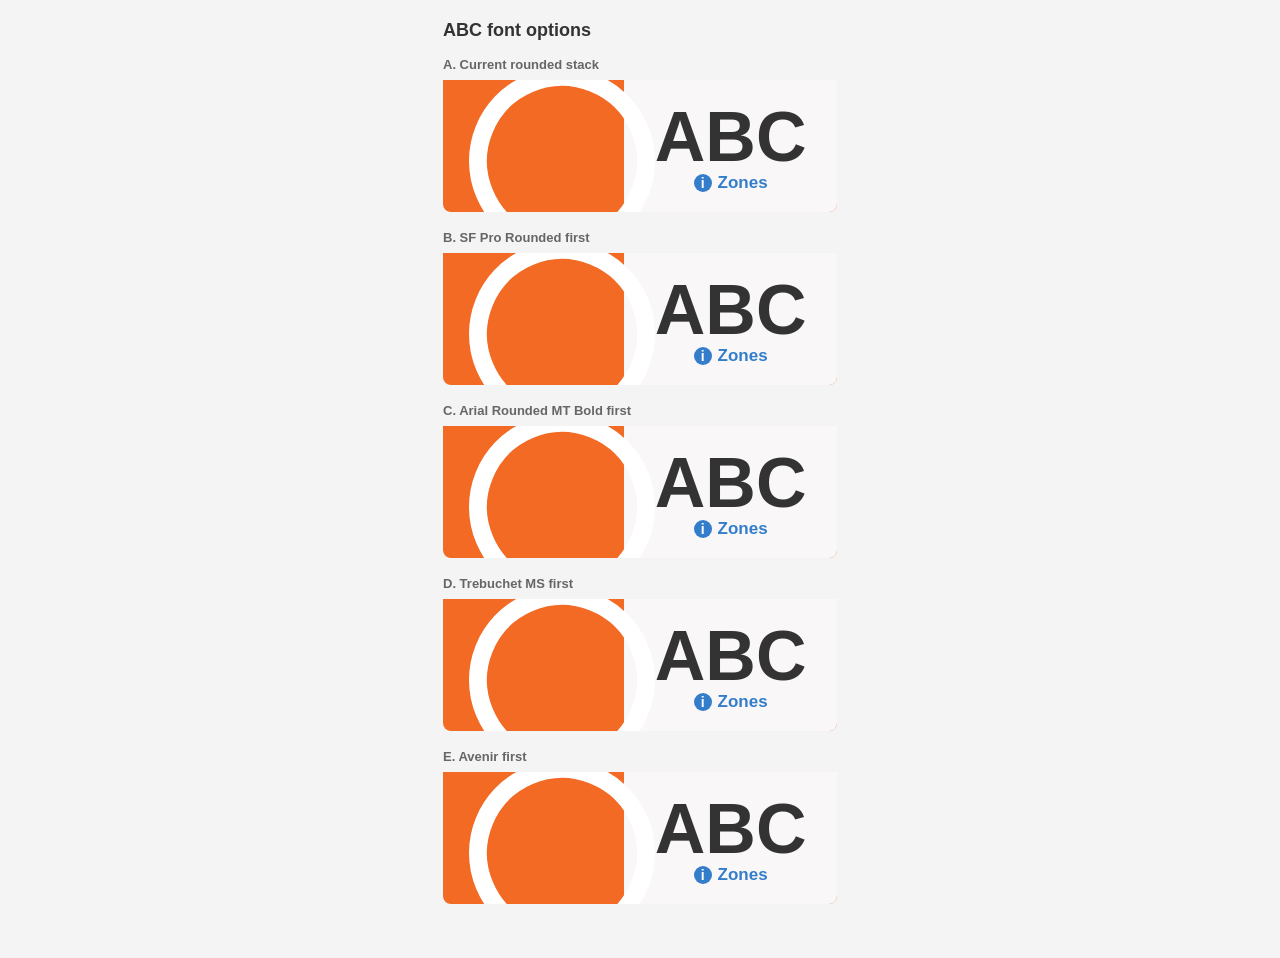
==== font-options.html @ 1acf0c3b "Add zone font options preview" ====
<!doctype html>
<html lang="en">
  <head>
    <meta charset="utf-8" />
    <meta name="viewport" content="width=device-width, initial-scale=1" />
    <title>ABC Font Options</title>
    <style>
      * {
        box-sizing: border-box;
      }

      body {
        margin: 0;
        background: #f4f4f4;
        color: #333;
        font-family: -apple-system, BlinkMacSystemFont, "Segoe UI", Arial, sans-serif;
      }

      main {
        max-width: 430px;
        margin: 0 auto;
        padding: 20px 18px 36px;
      }

      h1 {
        margin: 0 0 16px;
        font-size: 18px;
        font-weight: 800;
      }

      .option {
        margin-bottom: 18px;
      }

      .name {
        margin: 0 0 8px;
        color: #666;
        font-size: 13px;
        font-weight: 700;
      }

      .zone-card {
        height: 132px;
        display: grid;
        grid-template-columns: 46% 54%;
        overflow: hidden;
        border-radius: 0 0 8px 8px;
        background: #f36a25;
      }

      .left {
        position: relative;
      }

      .left::before {
        content: "";
        position: absolute;
        left: 26px;
        top: -12px;
        width: 150px;
        height: 150px;
        border: 18px solid #fff;
        border-radius: 50%;
        transform: rotate(22deg);
      }

      .right {
        display: flex;
        flex-direction: column;
        align-items: center;
        justify-content: center;
        background: rgba(249, 249, 251, 0.985);
      }

      .letters {
        margin-top: 6px;
        color: #333;
        font-size: 70px;
        font-weight: 900;
        line-height: 0.9;
        letter-spacing: 0;
      }

      .zones {
        display: flex;
        align-items: center;
        gap: 6px;
        margin-top: 4px;
        color: #347dca;
        font-size: 17px;
        font-weight: 800;
      }

      .zones span {
        width: 18px;
        height: 18px;
        display: inline-grid;
        place-items: center;
        border-radius: 50%;
        background: #347dca;
        color: #fff;
        font-size: 14px;
        font-weight: 900;
        line-height: 1;
      }

      .a .letters {
        font-family: ui-rounded, "SF Pro Rounded", "Arial Rounded MT Bold", "Trebuchet MS", Arial, sans-serif;
      }

      .b .letters {
        font-family: "SF Pro Rounded", ui-rounded, "Arial Rounded MT Bold", "Trebuchet MS", Arial, sans-serif;
      }

      .c .letters {
        font-family: "Arial Rounded MT Bold", ui-rounded, "Trebuchet MS", Arial, sans-serif;
      }

      .d .letters {
        font-family: "Trebuchet MS", ui-rounded, Avenir, Arial, sans-serif;
      }

      .e .letters {
        font-family: Avenir, "Avenir Next", "Helvetica Neue", Arial, sans-serif;
      }
    </style>
  </head>
  <body>
    <main>
      <h1>ABC font options</h1>

      <section class="option a">
        <p class="name">A. Current rounded stack</p>
        <div class="zone-card">
          <div class="left"></div>
          <div class="right"><div class="letters">ABC</div><div class="zones"><span>i</span>Zones</div></div>
        </div>
      </section>

      <section class="option b">
        <p class="name">B. SF Pro Rounded first</p>
        <div class="zone-card">
          <div class="left"></div>
          <div class="right"><div class="letters">ABC</div><div class="zones"><span>i</span>Zones</div></div>
        </div>
      </section>

      <section class="option c">
        <p class="name">C. Arial Rounded MT Bold first</p>
        <div class="zone-card">
          <div class="left"></div>
          <div class="right"><div class="letters">ABC</div><div class="zones"><span>i</span>Zones</div></div>
        </div>
      </section>

      <section class="option d">
        <p class="name">D. Trebuchet MS first</p>
        <div class="zone-card">
          <div class="left"></div>
          <div class="right"><div class="letters">ABC</div><div class="zones"><span>i</span>Zones</div></div>
        </div>
      </section>

      <section class="option e">
        <p class="name">E. Avenir first</p>
        <div class="zone-card">
          <div class="left"></div>
          <div class="right"><div class="letters">ABC</div><div class="zones"><span>i</span>Zones</div></div>
        </div>
      </section>
    </main>
  </body>
</html>
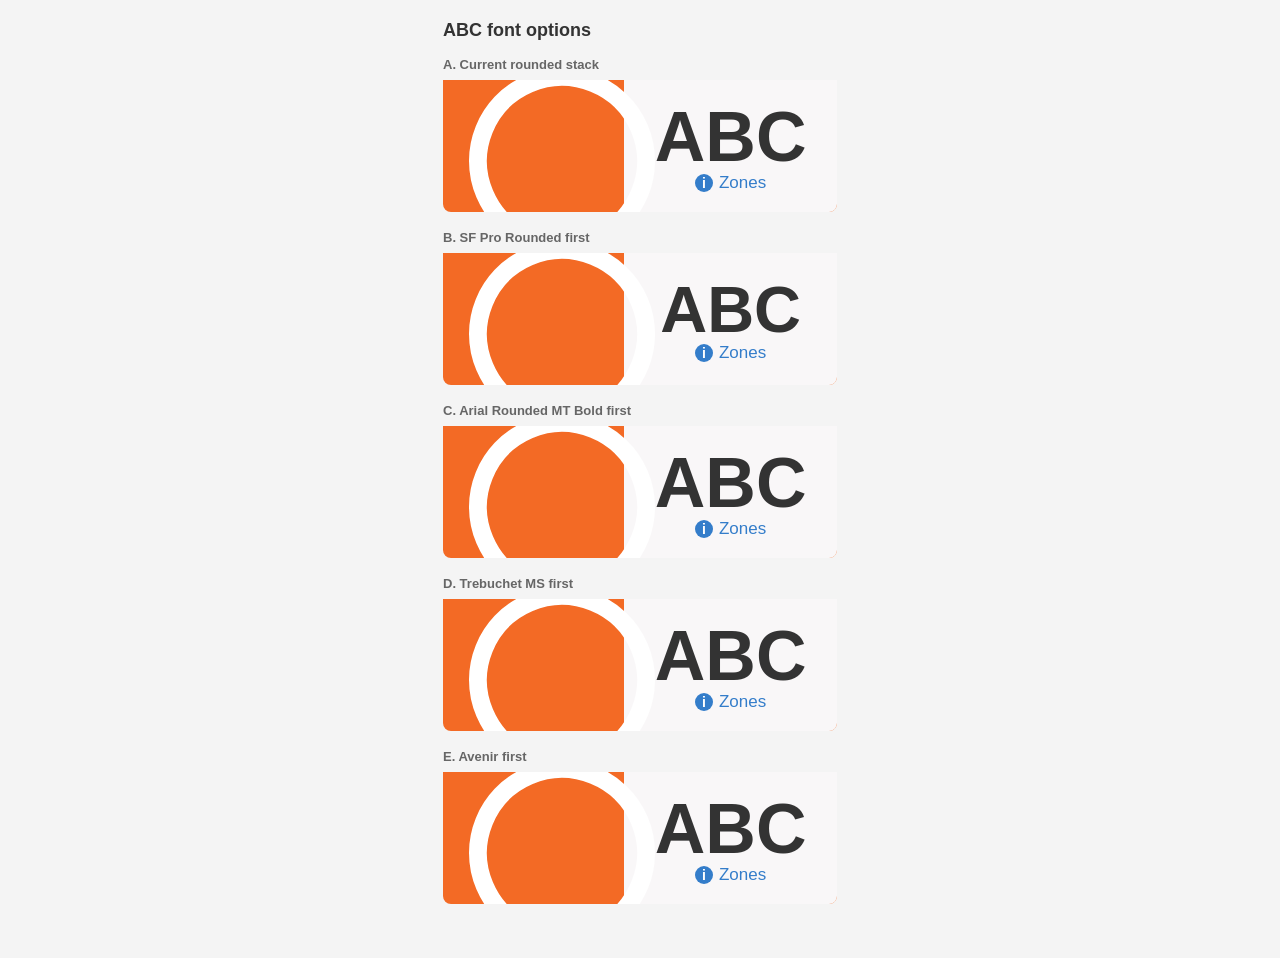
==== commit 00f334d6: "Apply rounded zone text option" ====
--- a/font-options.html
+++ b/font-options.html
@@ -88,7 +88,7 @@
         margin-top: 4px;
         color: #347dca;
         font-size: 17px;
-        font-weight: 800;
+        font-weight: 400;
       }
 
       .zones span {
@@ -110,6 +110,8 @@
 
       .b .letters {
         font-family: "SF Pro Rounded", ui-rounded, "Arial Rounded MT Bold", "Trebuchet MS", Arial, sans-serif;
+        font-size: 65px;
+        font-weight: 800;
       }
 
       .c .letters {
